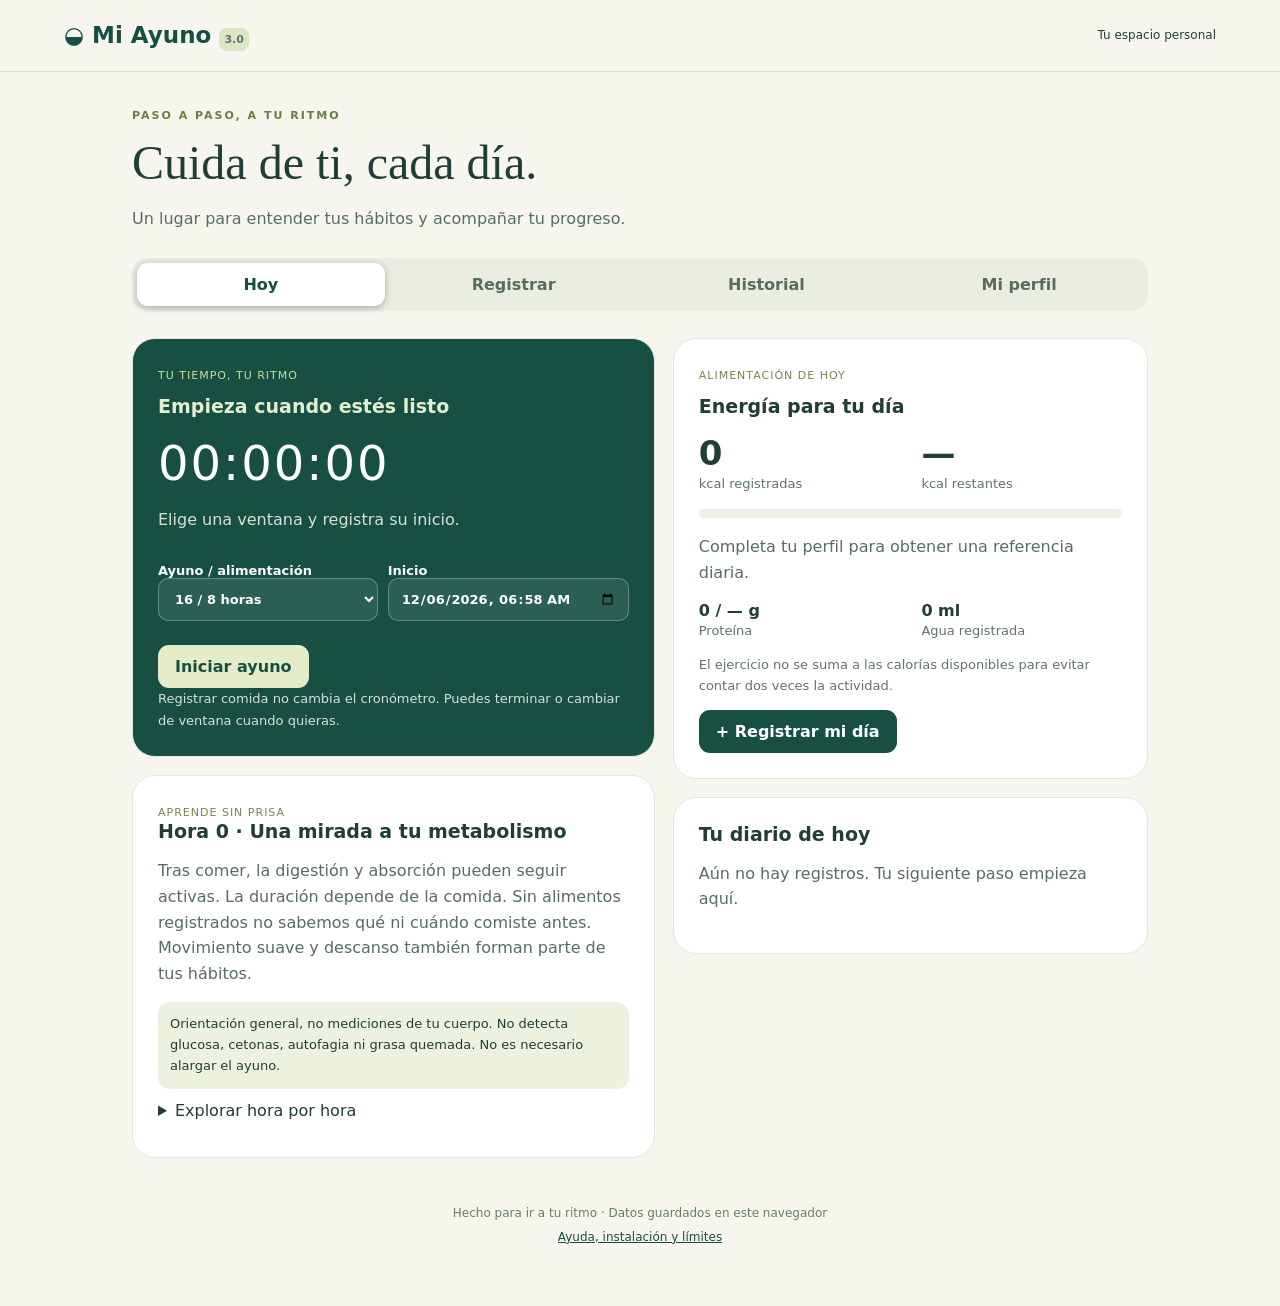
==== index.html @ c6e16160 "Add files via upload" ====
<!doctype html><html lang="es"><meta charset="utf-8"><meta name="viewport" content="width=device-width,initial-scale=1,viewport-fit=cover"><meta name="theme-color" content="#174f43"><meta name="description" content="Tu diario personal de alimentación, ayuno y bienestar. Gratis y sin cuenta."><link rel="manifest" href="manifest.webmanifest"><link rel="icon" href="icon.svg"><link rel="stylesheet" href="style.css"><title>Mi Ayuno 3.0</title><body><header><a href="#hoy" class="brand">◒ Mi Ayuno <small>3.0</small></a><span id="status">Tu espacio personal</span></header><main><div class="intro"><span class="eyebrow">PASO A PASO, A TU RITMO</span><h1>Cuida de ti, cada día.</h1><p>Un lugar para entender tus hábitos y acompañar tu progreso.</p></div><nav aria-label="Secciones"><button data-tab="hoy">Hoy</button><button data-tab="registro">Registrar</button><button data-tab="historial">Historial</button><button data-tab="perfil">Mi perfil</button></nav><div id="message" role="status"></div><section id="hoy" class="page"></section><section id="registro" class="page" hidden></section><section id="historial" class="page" hidden></section><section id="perfil" class="page" hidden></section><footer>Hecho para ir a tu ritmo · Datos guardados en este navegador<br><button id="install" hidden>Instalar aplicación</button><a href="GUIA.html">Ayuda, instalación y límites</a></footer></main><script src="core.js"></script><script src="app.js"></script></body></html>
---- style.css ----
:root{font-family:system-ui,-apple-system,sans-serif;color:#213e36;background:#f6f6ef;font-size:16px}*{box-sizing:border-box}body{margin:0}header{padding:22px max(5vw,20px);display:flex;justify-content:space-between;align-items:center;border-bottom:1px solid #dce3d8}.brand{text-decoration:none;font-size:23px;font-weight:800;color:#174f43}.brand small{font-size:11px;background:#dce6c3;padding:5px;border-radius:8px}#status{font-size:12px}main{max-width:1060px;margin:auto;padding:32px 22px}.eyebrow{font-size:11px;letter-spacing:2px;font-weight:800;color:#687d42}h1{font-family:Georgia,serif;font-weight:400;font-size:clamp(32px,5vw,48px);margin:12px 0}p{line-height:1.6;color:#586d62}nav{display:flex;gap:5px;background:#e9ede2;padding:5px;border-radius:16px;margin:27px 0}button,input,select{font:inherit}button{cursor:pointer;border:0;border-radius:11px;padding:12px 17px;background:#174f43;color:white;font-weight:600}nav button{flex:1;color:#596c61;background:transparent;padding:12px 6px}nav button.active{background:white;color:#174f43;box-shadow:0 2px 7px #2335}.grid{display:grid;grid-template-columns:1.1fr 1fr;gap:18px}.card{background:#fff;border:1px solid #e3e7dc;border-radius:23px;padding:25px;margin-bottom:18px}.hero{background:#174f43;color:#fff}.hero p{color:#d5e3d5}.hero button{background:#e5edc8;color:#174f43}.hero input,.hero select{background:#ffffff18;color:white;border-color:#ffffff44}.hero option{color:#213e36}.hero h2{color:#e4edcd}h2{font-size:19px;margin:0 0 16px}h3{font-size:15px}.clock{font-size:48px;font-variant-numeric:tabular-nums;letter-spacing:2px;margin:18px 0 3px}.muted,small{font-size:13px;line-height:1.6;color:#607468}.hero small{color:#d5e3d5}.big{font-size:34px;font-weight:700}.stats{display:flex;gap:22px;flex-wrap:wrap}.stats>div{flex:1}.progress{height:9px;border-radius:9px;background:#edf0e6;margin:14px 0;overflow:hidden}.progress i{display:block;background:#b7ca79;height:100%}.row{display:flex;gap:10px;align-items:center;flex-wrap:wrap}.row>*{flex:1}label{display:block;font-size:13px;font-weight:600;margin:14px 0 6px}input,select{width:100%;min-width:0;padding:12px;border:1px solid #cfd9cc;border-radius:10px;background:#fafbf7;color:#213e36}input:focus,select:focus,button:focus-visible{outline:3px solid #b0c76b}form button{margin-top:18px}.secondary{background:#eaf0df;color:#244f3c}.danger{background:#f7e9e2;color:#8c3e2c}.entry{display:flex;align-items:center;gap:12px;border-bottom:1px solid #edf0e8;padding:13px 0}.entry>div{flex:1}.entry button{font-size:12px;padding:8px}.tag{font-size:11px;letter-spacing:1px;color:#77864c}.notice{padding:12px;background:#edf2df;border-radius:12px;font-size:13px;line-height:1.6}footer{text-align:center;font-size:12px;color:#687c6d;padding:25px;line-height:2}footer a{color:#174f43;margin:12px}#message:not(:empty){padding:12px;margin-bottom:15px;background:#e1ebd0;border-radius:10px}svg.chart{width:100%;height:150px;overflow:visible}details{margin:12px 0}summary{cursor:pointer}a{color:#174f43}[hidden]{display:none!important}@media(max-width:650px){.grid{display:block}header{padding:18px}#status{max-width:110px;text-align:right}main{padding:22px 16px}.card{padding:21px}.clock{font-size:42px}nav{position:sticky;top:0;z-index:2}.intro p{font-size:14px}.stats{gap:12px}}
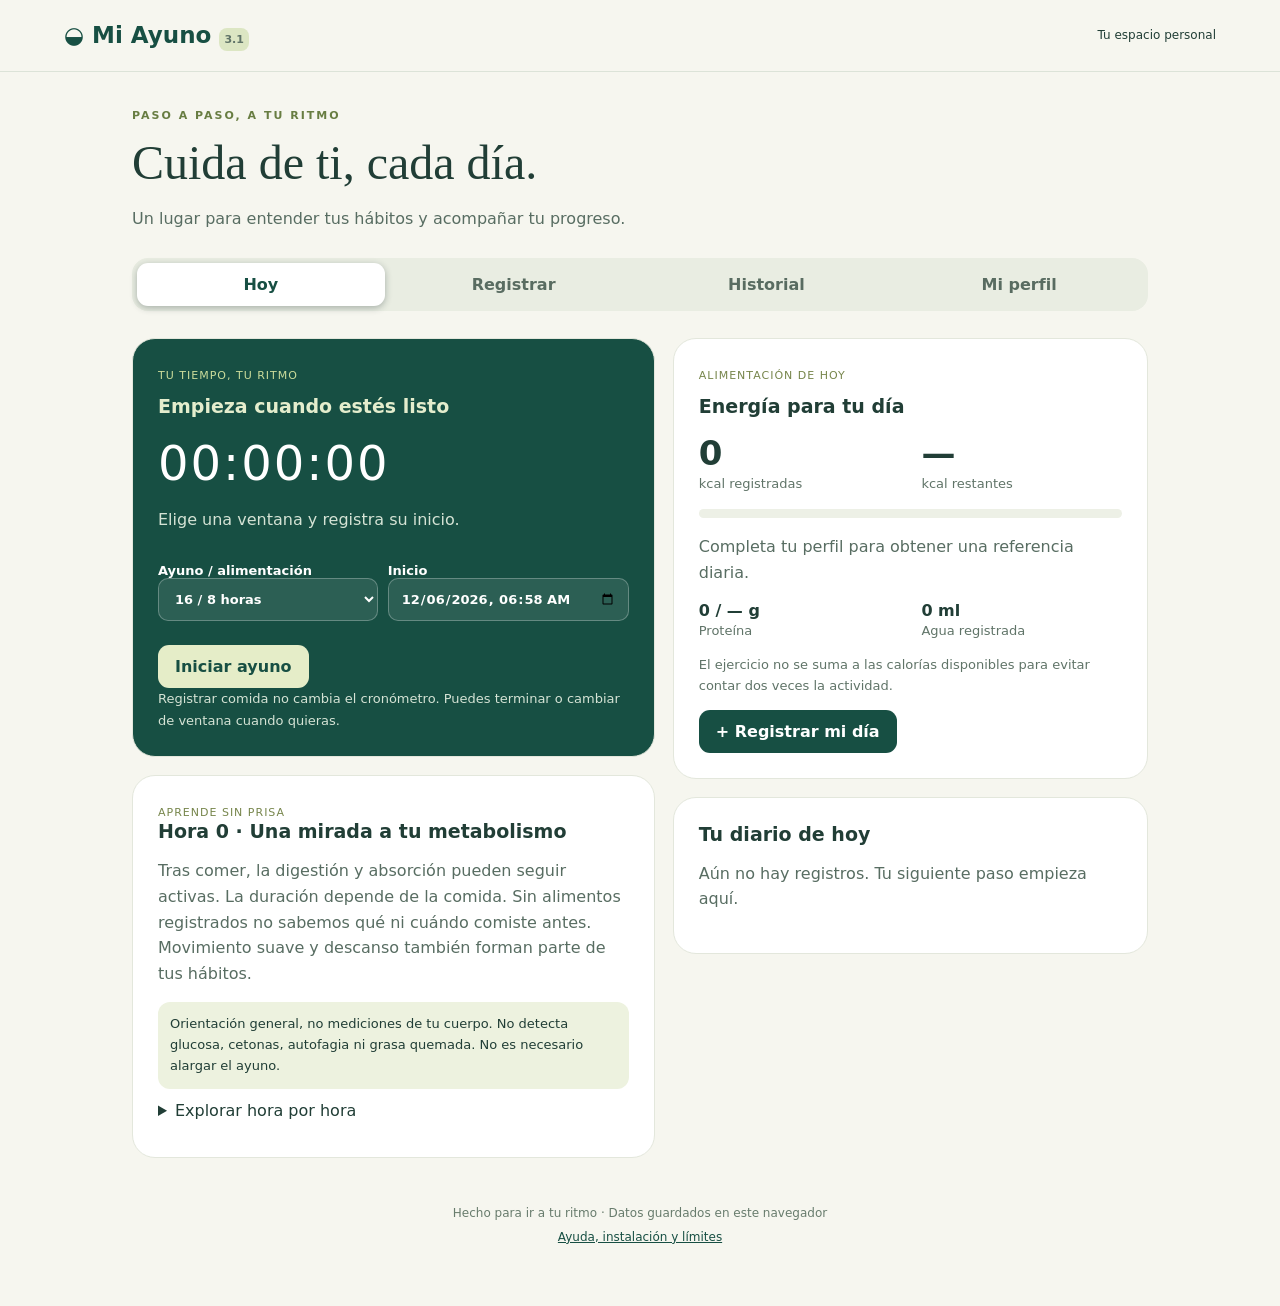
==== commit 5dbe8cb9: "Add files via upload" ====
--- a/index.html
+++ b/index.html
@@ -1 +1 @@
-<!doctype html><html lang="es"><meta charset="utf-8"><meta name="viewport" content="width=device-width,initial-scale=1,viewport-fit=cover"><meta name="theme-color" content="#174f43"><meta name="description" content="Tu diario personal de alimentación, ayuno y bienestar. Gratis y sin cuenta."><link rel="manifest" href="manifest.webmanifest"><link rel="icon" href="icon.svg"><link rel="stylesheet" href="style.css"><title>Mi Ayuno 3.0</title><body><header><a href="#hoy" class="brand">◒ Mi Ayuno <small>3.0</small></a><span id="status">Tu espacio personal</span></header><main><div class="intro"><span class="eyebrow">PASO A PASO, A TU RITMO</span><h1>Cuida de ti, cada día.</h1><p>Un lugar para entender tus hábitos y acompañar tu progreso.</p></div><nav aria-label="Secciones"><button data-tab="hoy">Hoy</button><button data-tab="registro">Registrar</button><button data-tab="historial">Historial</button><button data-tab="perfil">Mi perfil</button></nav><div id="message" role="status"></div><section id="hoy" class="page"></section><section id="registro" class="page" hidden></section><section id="historial" class="page" hidden></section><section id="perfil" class="page" hidden></section><footer>Hecho para ir a tu ritmo · Datos guardados en este navegador<br><button id="install" hidden>Instalar aplicación</button><a href="GUIA.html">Ayuda, instalación y límites</a></footer></main><script src="core.js"></script><script src="app.js"></script></body></html>
+<!doctype html><html lang="es"><meta charset="utf-8"><meta name="viewport" content="width=device-width,initial-scale=1,viewport-fit=cover"><meta name="theme-color" content="#174f43"><meta name="description" content="Tu diario personal de alimentación, ayuno y bienestar. Gratis y sin cuenta."><link rel="manifest" href="manifest.webmanifest"><link rel="icon" href="icon.svg"><link rel="stylesheet" href="style.css"><title>Mi Ayuno 3.1</title><body><header><a href="#hoy" class="brand">◒ Mi Ayuno <small>3.1</small></a><span id="status">Tu espacio personal</span></header><main><div class="intro"><span class="eyebrow">PASO A PASO, A TU RITMO</span><h1>Cuida de ti, cada día.</h1><p>Un lugar para entender tus hábitos y acompañar tu progreso.</p></div><nav aria-label="Secciones"><button data-tab="hoy">Hoy</button><button data-tab="registro">Registrar</button><button data-tab="historial">Historial</button><button data-tab="perfil">Mi perfil</button></nav><div id="message" role="status"></div><section id="hoy" class="page"></section><section id="registro" class="page" hidden></section><section id="historial" class="page" hidden></section><section id="perfil" class="page" hidden></section><footer>Hecho para ir a tu ritmo · Datos guardados en este navegador<br><button id="install" hidden>Instalar aplicación</button><a href="GUIA.html">Ayuda, instalación y límites</a></footer></main><script src="core.js"></script><script src="parser.js"></script><script src="app.js"></script></body></html>
--- a/style.css
+++ b/style.css
@@ -1 +1,3 @@
 :root{font-family:system-ui,-apple-system,sans-serif;color:#213e36;background:#f6f6ef;font-size:16px}*{box-sizing:border-box}body{margin:0}header{padding:22px max(5vw,20px);display:flex;justify-content:space-between;align-items:center;border-bottom:1px solid #dce3d8}.brand{text-decoration:none;font-size:23px;font-weight:800;color:#174f43}.brand small{font-size:11px;background:#dce6c3;padding:5px;border-radius:8px}#status{font-size:12px}main{max-width:1060px;margin:auto;padding:32px 22px}.eyebrow{font-size:11px;letter-spacing:2px;font-weight:800;color:#687d42}h1{font-family:Georgia,serif;font-weight:400;font-size:clamp(32px,5vw,48px);margin:12px 0}p{line-height:1.6;color:#586d62}nav{display:flex;gap:5px;background:#e9ede2;padding:5px;border-radius:16px;margin:27px 0}button,input,select{font:inherit}button{cursor:pointer;border:0;border-radius:11px;padding:12px 17px;background:#174f43;color:white;font-weight:600}nav button{flex:1;color:#596c61;background:transparent;padding:12px 6px}nav button.active{background:white;color:#174f43;box-shadow:0 2px 7px #2335}.grid{display:grid;grid-template-columns:1.1fr 1fr;gap:18px}.card{background:#fff;border:1px solid #e3e7dc;border-radius:23px;padding:25px;margin-bottom:18px}.hero{background:#174f43;color:#fff}.hero p{color:#d5e3d5}.hero button{background:#e5edc8;color:#174f43}.hero input,.hero select{background:#ffffff18;color:white;border-color:#ffffff44}.hero option{color:#213e36}.hero h2{color:#e4edcd}h2{font-size:19px;margin:0 0 16px}h3{font-size:15px}.clock{font-size:48px;font-variant-numeric:tabular-nums;letter-spacing:2px;margin:18px 0 3px}.muted,small{font-size:13px;line-height:1.6;color:#607468}.hero small{color:#d5e3d5}.big{font-size:34px;font-weight:700}.stats{display:flex;gap:22px;flex-wrap:wrap}.stats>div{flex:1}.progress{height:9px;border-radius:9px;background:#edf0e6;margin:14px 0;overflow:hidden}.progress i{display:block;background:#b7ca79;height:100%}.row{display:flex;gap:10px;align-items:center;flex-wrap:wrap}.row>*{flex:1}label{display:block;font-size:13px;font-weight:600;margin:14px 0 6px}input,select{width:100%;min-width:0;padding:12px;border:1px solid #cfd9cc;border-radius:10px;background:#fafbf7;color:#213e36}input:focus,select:focus,button:focus-visible{outline:3px solid #b0c76b}form button{margin-top:18px}.secondary{background:#eaf0df;color:#244f3c}.danger{background:#f7e9e2;color:#8c3e2c}.entry{display:flex;align-items:center;gap:12px;border-bottom:1px solid #edf0e8;padding:13px 0}.entry>div{flex:1}.entry button{font-size:12px;padding:8px}.tag{font-size:11px;letter-spacing:1px;color:#77864c}.notice{padding:12px;background:#edf2df;border-radius:12px;font-size:13px;line-height:1.6}footer{text-align:center;font-size:12px;color:#687c6d;padding:25px;line-height:2}footer a{color:#174f43;margin:12px}#message:not(:empty){padding:12px;margin-bottom:15px;background:#e1ebd0;border-radius:10px}svg.chart{width:100%;height:150px;overflow:visible}details{margin:12px 0}summary{cursor:pointer}a{color:#174f43}[hidden]{display:none!important}@media(max-width:650px){.grid{display:block}header{padding:18px}#status{max-width:110px;text-align:right}main{padding:22px 16px}.card{padding:21px}.clock{font-size:42px}nav{position:sticky;top:0;z-index:2}.intro p{font-size:14px}.stats{gap:12px}}
+
+textarea{font:inherit;width:100%;padding:14px;border:1px solid #cfd9cc;border-radius:12px;resize:vertical;color:#213e36;background:#fafbf7}textarea:focus{outline:3px solid #b0c76b}.checkrow{display:flex;gap:10px;align-items:flex-start;line-height:1.5}.checkrow input{width:20px;min-width:20px;margin-top:3px}#mealPreview{margin-top:20px}
